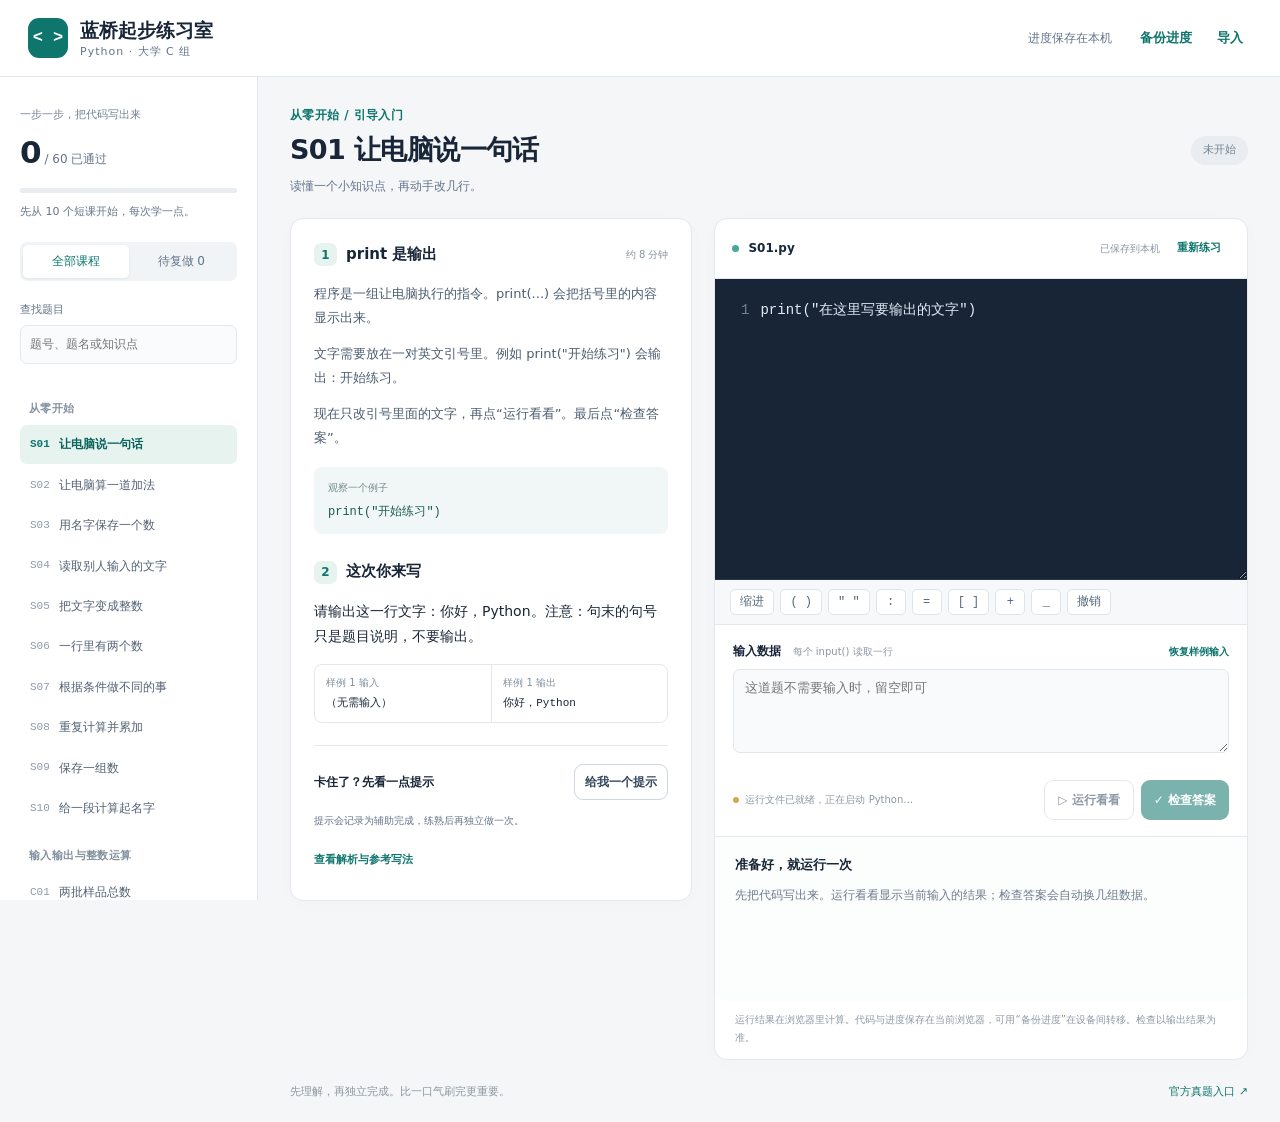
==== index.html @ 87467a5c "Publish beginner Python practice site with browser-based grading" ====
<!doctype html>
<html lang="zh-CN">
<head>
<meta charset="utf-8"><meta name="viewport" content="width=device-width,initial-scale=1,viewport-fit=cover">
<meta name="theme-color" content="#0e766d"><meta name="description" content="面向零基础的大学C组Python练习室：短课、代码编辑、运行检查、分步提示与复做记录。">
<title>蓝桥起步练习室 · Python 大学 C 组</title>
<link rel="icon" href="data:image/svg+xml,%3Csvg xmlns='http://www.w3.org/2000/svg' viewBox='0 0 64 64'%3E%3Crect width='64' height='64' rx='16' fill='%230e766d'/%3E%3Cpath d='M25 20 13 32l12 12m14-24 12 12-12 12' fill='none' stroke='white' stroke-width='5'/%3E%3C/svg%3E">
<link rel="stylesheet" href="style.css">
</head>
<body>
<header class="topbar">
 <button class="icon-button" id="menuToggle" aria-label="打开课程目录" aria-expanded="false">☰</button>
 <a href="#" class="brand" id="home"><span class="brand-icon">&lt; &gt;</span><span>蓝桥起步练习室<small>Python · 大学 C 组</small></span></a>
 <div class="top-actions"><span class="local-note">进度保存在本机</span><button id="exportBtn" class="text-button">备份进度</button><button id="importBtn" class="text-button">导入</button><input id="importFile" type="file" accept="application/json,.json" hidden></div>
</header>
<div id="storageWarning" class="warning" hidden></div>
<div id="overlay" class="overlay" hidden></div>
<aside id="sidebar" class="sidebar" aria-label="课程目录">
 <div class="progress-card"><span class="eyebrow">一步一步，把代码写出来</span><div><strong id="progressNumber">0</strong><span> / 60 已通过</span></div><progress id="progressBar" max="60" value="0" aria-label="练习进度"></progress><p id="progressNote">先从 10 个短课开始，每次学一点。</p></div>
 <div class="nav-filters"><button id="allFilter" class="active">全部课程</button><button id="reviewFilter">待复做 <span id="reviewCount">0</span></button></div>
 <label class="search-label" for="search">查找题目</label><input id="search" type="search" placeholder="题号、题名或知识点">
 <nav id="courseNav" aria-label="题目列表"></nav>
 <p class="sidebar-note">10 个入门短课 + 50 道原创训练题。<br>练习检查不等同于官方评测。</p>
</aside>
<main id="main">
 <div class="lesson-heading"><div><div class="breadcrumbs" id="breadcrumbs">正在准备课程…</div><h1 id="lessonTitle">从第一行 Python 开始</h1><p id="lessonMeta">无需安装软件，在这里直接动手。</p></div><span id="lessonStatus" class="status-pill">未开始</span></div>
 <div class="mobile-tabs" role="tablist" aria-label="练习区域"><button role="tab" id="learnTab" aria-selected="true">1 学一学</button><button role="tab" id="codeTab" aria-selected="false">2 动手练</button></div>
 <div class="workspace">
  <section id="learnPane" class="learn-pane panel" aria-label="讲解与题目">
   <div class="section-top"><span class="step-dot">1</span><h2 id="concept">学一学</h2><span class="time-pill" id="minutes"></span></div>
   <div id="learnText" class="learn-text"></div>
   <div class="example-block"><span>观察一个例子</span><pre id="exampleCode"></pre></div>
   <div class="task-heading"><span class="step-dot">2</span><h2>这次你来写</h2></div><p id="statement"></p>
   <div id="ioDetails"><p><b>输入：</b><span id="inputFormat"></span></p><p><b>输出：</b><span id="outputFormat"></span></p><p class="muted" id="limits"></p></div>
   <div id="samples" class="samples"></div>
   <div class="help-area"><div><h3>卡住了？先看一点提示</h3><button id="hintBtn" class="secondary small">给我一个提示</button></div><ol id="hints"></ol><p id="hintNote" class="muted">提示会记录为辅助完成，练熟后再独立做一次。</p></div>
   <button id="solutionBtn" class="text-button solution-toggle">查看解析与参考写法</button>
   <div id="solution" hidden><p id="idea"></p><p id="pitfall" class="muted"></p><pre id="referenceCode"></pre><button id="loadSolutionBtn" class="secondary small">载入参考代码试运行</button><p class="muted">载入后通过会记为“提示后通过”。建议关闭解析，再独立重写。</p></div>
   <button id="goCode" class="primary mobile-only">去动手练 →</button>
  </section>
  <section id="codePane" class="code-pane panel" aria-label="代码与检查">
   <div class="editor-top"><div><span class="file-dot"></span><strong id="codeFilename">练习.py</strong></div><span id="saveStatus">自动保存</span><button id="resetBtn" class="text-button">重新练习</button></div>
   <div class="editor-wrap"><pre id="lineNumbers" aria-hidden="true">1</pre><textarea id="editor" aria-label="Python 代码编辑器" spellcheck="false" autocapitalize="off" autocomplete="off" autocorrect="off" wrap="off"></textarea></div>
   <div class="code-keys" aria-label="快捷输入"><button data-insert="    ">缩进</button><button data-insert="()">( )</button><button data-insert="&quot;&quot;">&quot; &quot;</button><button data-insert=":">:</button><button data-insert="=">=</button><button data-insert="[]">[ ]</button><button data-insert="+">+</button><button data-insert="_">_</button><button id="undoBtn">撤销</button></div>
   <div class="input-area"><div><label for="stdin">输入数据 <span>每个 input() 读取一行</span></label><button id="sampleBtn" class="text-button">恢复样例输入</button></div><textarea id="stdin" rows="3" aria-label="运行时的输入数据" spellcheck="false" placeholder="这道题不需要输入时，留空即可"></textarea></div>
   <div class="runbar"><div class="runtime-state" id="runtimeState" role="status"><i></i><span>正在准备 Python…</span></div><div class="run-buttons"><button id="stopBtn" class="secondary" hidden>停止</button><button id="runBtn" class="secondary" disabled>▷ 运行看看</button><button id="checkBtn" class="primary" disabled>✓ 检查答案</button></div></div>
   <div class="result-area" aria-live="polite" aria-atomic="true"><div class="result-heading"><h2 id="resultTitle">准备好，就运行一次</h2><span id="resultBadge"></span></div><p id="resultMessage">先把代码写出来。运行看看显示当前输入的结果；检查答案会自动换几组数据。</p><pre id="resultOutput" hidden></pre><div id="diff" hidden><div><span>出错时的输入</span><pre id="failInput"></pre></div><div><span>预期结果</span><pre id="expected"></pre></div><div><span>你的结果</span><pre id="actual"></pre></div></div><div id="passActions" hidden><button id="nextBtn" class="primary">继续下一题 →</button><span>已安排 2 天后复做</span></div></div>
   <p class="practice-note">运行结果在浏览器里计算。代码与进度保存在当前浏览器，可用“备份进度”在设备间转移。检查以输出结果为准。</p>
  </section>
 </div>
 <footer><span>先理解，再独立完成。比一口气刷完更重要。</span><a href="https://www.lanqiao.cn/paper/" target="_blank" rel="noopener">官方真题入口 ↗</a></footer>
</main>
<div id="toast" role="status" hidden></div>
<script src="app.js" defer></script>
</body></html>
---- style.css ----
:root{--bg:#f4f6f8;--paper:#fff;--ink:#182638;--muted:#64748b;--line:#e3e8ee;--brand:#0e766d;--brand-dark:#095b54;--soft:#e6f3ef;--code:#172536}*{box-sizing:border-box}body{margin:0;color:var(--ink);background:var(--bg);font-family:Inter,"Microsoft YaHei","PingFang SC",system-ui,sans-serif;font-size:14px;line-height:1.7}button,input,textarea{font:inherit}button{cursor:pointer;touch-action:manipulation}button:disabled{cursor:wait;opacity:.55}button,a,input,textarea{outline-offset:4px}button:focus-visible,a:focus-visible{outline:3px solid #62b8ae}a{color:var(--brand);text-decoration:none}button{border:0}button.primary{background:var(--brand);color:white;border-radius:9px;padding:10px 17px;font-weight:650;white-space:nowrap}button.primary:hover{background:var(--brand-dark)}button.secondary{border:1px solid #ccd7df;border-radius:9px;background:#fff;color:#33465c;padding:9px 15px;font-weight:600}button.secondary:hover{background:#f3f7f8}.text-button{background:none;color:var(--brand);padding:7px 9px;font-weight:600;font-size:13px}.small{font-size:12px!important;padding:7px 10px!important}.muted{font-size:12px;color:var(--muted)}.topbar{height:77px;position:fixed;inset:0 0 auto;z-index:30;background:#fff;border-bottom:1px solid var(--line);display:flex;align-items:center;justify-content:space-between;padding:0 28px;gap:15px}.brand{display:flex;align-items:center;gap:12px;color:var(--ink);font-size:19px;font-weight:750;line-height:1.4;white-space:nowrap}.brand-icon{background:var(--brand);color:#fff;width:40px;height:40px;border-radius:11px;display:grid;place-items:center;font-family:monospace;font-size:17px}.brand small{display:block;font-size:11px;letter-spacing:1px;color:var(--muted);font-weight:500}.top-actions{display:flex;align-items:center;gap:7px}.local-note{font-size:12px;color:var(--muted);margin-right:12px}.icon-button{display:none;background:#eef4f4;color:var(--brand);font-size:23px;border-radius:8px;padding:3px 11px}.sidebar{position:fixed;top:77px;left:0;bottom:0;width:258px;overflow-y:auto;border-right:1px solid var(--line);background:#fff;padding:25px 20px;z-index:20}.progress-card .eyebrow{font-size:11px;color:#718096}.progress-card strong{font-size:31px;letter-spacing:-1px}.progress-card>div>span{color:var(--muted);font-size:12px}.progress-card progress{appearance:none;width:100%;height:5px;display:block;margin:10px 0;border:none;border-radius:5px}.progress-card progress::-webkit-progress-bar{background:#e9edef;border-radius:5px}.progress-card progress::-webkit-progress-value{background:var(--brand);border-radius:5px}.progress-card p{color:var(--muted);font-size:11px;line-height:1.7;margin:8px 0 20px}.nav-filters{display:flex;border-radius:7px;background:#f1f4f6;padding:3px;margin-bottom:16px}.nav-filters button{background:transparent;flex:1;padding:6px;font-size:12px;color:var(--muted);border-radius:5px}.nav-filters .active{background:#fff;color:var(--brand);box-shadow:0 1px 3px #0001}.search-label{font-size:11px;color:var(--muted)}#search{width:100%;background:#fafbfc;border:1px solid var(--line);border-radius:7px;padding:8px 9px;font-size:12px;margin:5px 0 16px}.nav-group h3{font-size:11px;letter-spacing:.4px;color:#83909e;font-weight:600;margin:20px 9px 7px}.lesson-link{width:100%;display:flex;align-items:center;text-align:left;gap:9px;padding:9px 10px;background:transparent;border-radius:7px;font-size:12px;color:#526174;margin:2px 0}.lesson-link .nav-id{font-family:monospace;color:#8d9baa;font-size:11px}.lesson-link .nav-title{flex:1}.lesson-link .nav-check{font-size:12px;color:var(--brand)}.lesson-link:hover{background:#f4f7f8}.lesson-link.active{background:var(--soft);color:#0c655d;font-weight:650}.lesson-link.active .nav-id{color:var(--brand)}.sidebar-note{font-size:10px;color:#8593a1;margin-top:30px}#main{margin:77px 0 0 258px;padding:28px 32px 20px;max-width:1850px}.lesson-heading{display:flex;justify-content:space-between;align-items:center;gap:15px;margin-bottom:22px}.breadcrumbs{font-size:12px;color:var(--brand);font-weight:600;letter-spacing:.4px}h1{font-size:27px;line-height:1.35;margin:7px 0;font-weight:760;letter-spacing:-.6px}.lesson-heading p{font-size:12px;color:var(--muted);margin:6px 0 0}.status-pill{font-size:11px;background:#e9edf1;color:#738294;padding:5px 12px;border-radius:30px;white-space:nowrap}.status-pill.done{background:var(--soft);color:var(--brand)}.workspace{display:grid;grid-template-columns:minmax(285px,.86fr) minmax(390px,1.14fr);gap:22px;align-items:start}.panel{background:#fff;border:1px solid var(--line);border-radius:13px;box-shadow:0 4px 22px #12314804}.learn-pane{padding:23px}.section-top,.task-heading{display:flex;align-items:center;gap:9px;margin-bottom:14px}h2{font-size:15px;margin:0;font-weight:700}.step-dot{width:23px;height:23px;border-radius:7px;color:var(--brand);background:var(--soft);display:inline-grid;place-items:center;font-weight:750;font-size:12px;flex-shrink:0}.time-pill{margin-left:auto;font-size:10px;color:#85939f;white-space:nowrap}.learn-text p{font-size:13px;line-height:1.85;margin:0 0 12px;color:#4c5d70}.example-block{background:#f1f6f6;border-radius:8px;padding:12px 14px;margin:17px 0 25px}.example-block>span{font-size:10px;color:#758c8a;display:block;margin-bottom:6px}pre{font-family:"Cascadia Code",Consolas,Menlo,monospace;font-size:12px;white-space:pre-wrap;overflow-wrap:anywhere;line-height:1.7;margin:0}.example-block pre{color:#1b5a55;font-size:12px}#statement{font-size:14px;line-height:1.8}#ioDetails p{margin:6px 0;font-size:12px;color:#657286}.samples{margin:15px 0}.sample-row{border:1px solid var(--line);border-radius:8px;display:grid;grid-template-columns:1fr 1fr;overflow:hidden;margin-top:9px}.sample-row>div{padding:9px 11px;min-width:0}.sample-row>div+div{border-left:1px solid var(--line)}.sample-row span{display:block;color:#81909d;font-size:10px;margin-bottom:3px}.sample-row pre{font-size:11px}.help-area{margin-top:22px;border-top:1px solid var(--line);padding-top:18px}.help-area>div{display:flex;align-items:center;justify-content:space-between;gap:8px}.help-area h3{font-size:12px;margin:0}.help-area ol{font-size:12px;color:#4b625a;line-height:1.8;padding-left:20px}.help-area li{margin:8px 0}#hintNote{font-size:10px}.solution-toggle{padding-left:0;margin-top:5px;font-size:11px}#solution{border-top:1px solid var(--line);padding-top:12px}#solution p{font-size:12px}#referenceCode{background:#f4f6f8;padding:13px;border-radius:7px;margin:10px 0}.editor-top{display:flex;align-items:center;gap:8px;padding:13px 17px;border-bottom:1px solid var(--line);font-size:12px}.editor-top>div{display:flex;align-items:center;gap:9px}.editor-top strong{font-weight:600}.file-dot{width:7px;height:7px;background:#47a894;border-radius:50%}#saveStatus{color:#8a96a4;font-size:10px;margin-left:auto}.editor-top .text-button{font-size:11px}.editor-wrap{background:var(--code);position:relative;display:flex;min-height:260px;border-bottom:1px solid #293748}.editor-wrap pre{width:45px;flex-shrink:0;text-align:right;color:#6e8299;padding:19px 11px 19px 0;line-height:25px;font-size:14px;overflow:hidden;user-select:none}.editor-wrap textarea{resize:vertical;width:100%;min-height:260px;height:300px;max-height:650px;background:transparent;border:0;color:#e2edf7;font-family:"Cascadia Code",Consolas,Menlo,monospace;line-height:25px;font-size:14px;padding:19px 17px 19px 0;tab-size:4;outline:none;caret-color:#6ee7b7;border-radius:0}.code-keys{display:flex;flex-wrap:wrap;gap:6px;background:#f6f8fa;padding:9px 15px;border-bottom:1px solid var(--line)}.code-keys button{background:white;border:1px solid #dde4eb;border-radius:5px;min-width:30px;padding:2px 9px;font-family:monospace;font-size:12px;color:#53667a}.input-area{padding:16px 18px 10px}.input-area>div{display:flex;align-items:center;justify-content:space-between;gap:8px;margin-bottom:7px}.input-area label{font-size:12px;font-weight:600}.input-area label span{font-size:10px;color:#8b97a4;font-weight:400;margin-left:7px}.input-area .text-button{font-size:10px;padding:0}.input-area textarea{width:100%;resize:vertical;min-height:60px;background:#f9fafb;border:1px solid #e0e6ec;border-radius:7px;padding:8px 11px;font-family:Consolas,monospace;font-size:13px}.runbar{padding:9px 18px 16px;display:flex;align-items:center;justify-content:space-between;gap:8px;flex-wrap:wrap}.runtime-state{font-size:10px;color:#8b98a4;display:flex;align-items:center;gap:6px}.runtime-state i{width:6px;height:6px;border-radius:50%;background:#d1a853}.runtime-state.ready i{background:#39a089}.runtime-state.error{color:#ad492d;cursor:pointer}.runtime-state.error i{background:#ad492d}.run-buttons{display:flex;gap:7px;margin-left:auto}.run-buttons button{font-size:12px;padding:9px 13px}.result-area{border-top:1px solid var(--line);padding:17px 20px 23px;background:#fcfdfd;border-radius:0 0 13px 13px;min-height:165px}.result-heading{display:flex;justify-content:space-between;align-items:center;gap:8px}.result-heading h2{font-size:13px}#resultBadge{font-size:10px;color:var(--muted)}#resultMessage{font-size:12px;color:#6e7d8e;line-height:1.8;margin:9px 0 0}#resultOutput{margin-top:12px;padding:12px;background:#f0f4f6;border-radius:7px;max-height:260px;overflow:auto}#diff{margin-top:12px;display:grid;gap:8px;grid-template-columns:1fr 1fr}#diff>div{min-width:0;border:1px solid #e6e9ec;background:white;border-radius:7px;padding:9px}#diff>div:first-child{grid-column:1/-1}#diff span{font-size:10px;color:#718093}#diff pre{max-height:130px;overflow:auto;white-space:pre-wrap;font-size:11px}.result-area.success{background:#f0faf5;border-color:#c7e5d8}.result-area.success h2{color:#177350}.result-area.error h2{color:#ac512f}#passActions{margin-top:14px;display:flex;align-items:center;gap:10px;flex-wrap:wrap}#passActions button{font-size:12px}#passActions span{font-size:10px;color:#6d8d7b}.practice-note{padding:10px 20px 12px;margin:0;color:#8c99a5;font-size:10px;line-height:1.8}footer{display:flex;justify-content:space-between;gap:15px;margin-top:23px;color:#8c98a4;font-size:11px}footer a{font-size:11px}.mobile-tabs,.mobile-only{display:none}.warning{position:fixed;top:77px;left:258px;right:0;background:#fff1d5;z-index:40;padding:8px 20px;font-size:12px;color:#8a5b13}#toast{position:fixed;bottom:25px;left:50%;transform:translateX(-50%);background:#1a3441;color:#fff;box-shadow:0 4px 20px #0002;border-radius:9px;padding:12px 22px;font-size:13px;z-index:70;max-width:90vw}.overlay{position:fixed;inset:77px 0 0;background:#162b3b66;z-index:19}[hidden]{display:none!important}
.editor-wrap pre{position:absolute;top:0;bottom:0;left:0}.editor-wrap textarea{margin-left:45px;width:calc(100% - 45px)}
@media(min-width:1600px){#main{padding-left:42px;padding-right:42px}.workspace{gap:28px}.learn-pane{padding:28px}}
@media(max-width:1150px){.sidebar{width:225px;padding:22px 14px}#main{margin-left:225px;padding:24px 20px}.workspace{grid-template-columns:minmax(270px,.9fr) minmax(320px,1.1fr);gap:14px}.learn-pane{padding:18px}.input-area label span{display:none}.warning{left:225px}.topbar{padding:0 22px}.editor-top{padding:11px}.runbar{padding:9px 12px 14px}.run-buttons button{padding:9px}.time-pill{display:none}}
@media(max-width:900px){.sidebar{transform:translateX(-100%);transition:transform .18s;width:270px;box-shadow:8px 0 25px #172d4315}.sidebar.open{transform:translateX(0)}.icon-button{display:block}.topbar{justify-content:start;height:70px;padding:0 16px;gap:11px}.brand{font-size:16px}.brand-icon{width:33px;height:33px;font-size:14px}.brand small{font-size:10px}.top-actions{margin-left:auto}.local-note{display:none}#main{margin:70px 0 0;padding:22px}.sidebar{top:70px}.overlay{top:70px}.workspace{grid-template-columns:minmax(260px,.9fr) minmax(300px,1.1fr)}.warning{left:0;top:70px}}
@media(max-width:680px){.topbar{height:66px;padding:0 11px;gap:9px}.brand{font-size:14px}.brand-icon{display:none}.brand small{font-size:9px}.top-actions{gap:0}.top-actions button{padding:7px;font-size:11px}.icon-button{font-size:21px;padding:2px 9px}.sidebar,.overlay{top:66px}.warning{top:66px}#main{margin-top:66px;padding:19px 13px 30px}.lesson-heading{margin-bottom:16px;align-items:flex-start}h1{font-size:23px;line-height:1.5;margin:5px 0}.breadcrumbs{font-size:10px}.lesson-heading p{font-size:11px}.status-pill{font-size:10px;margin-top:4px;padding:4px 8px}.mobile-tabs{display:flex;background:#e7edef;border-radius:9px;padding:4px;margin-bottom:14px}.mobile-tabs button{flex:1;background:transparent;color:#70828c;border-radius:6px;padding:9px;font-size:13px;font-weight:650}.mobile-tabs button[aria-selected=true]{background:#fff;color:var(--brand);box-shadow:0 2px 4px #0001}.workspace{display:block}.learn-pane{padding:20px}.code-pane{display:none}body.code-active .code-pane{display:block}body.code-active .learn-pane{display:none}.mobile-only{display:block;margin-top:20px;width:100%}.editor-top{padding:12px}.editor-top .text-button{font-size:11px}.editor-wrap textarea{font-size:16px;line-height:26px;height:270px;min-height:220px}.editor-wrap pre{font-size:13px;line-height:26px;width:36px;padding-right:9px}.code-keys{gap:5px;padding:10px}.code-keys button{font-size:13px;padding:5px 9px;min-width:31px}.input-area{padding:14px 13px 7px}.input-area textarea{font-size:16px}.runbar{padding:9px 13px 15px}.runtime-state{width:100%;margin-bottom:4px}.run-buttons{width:100%}.run-buttons button{flex:1;padding:12px 9px;font-size:13px}.result-area{padding:17px 15px}.practice-note{padding:12px 15px}.time-pill{display:block}.section-top h2{font-size:14px}footer{font-size:10px;line-height:1.8;align-items:flex-start}footer span{max-width:60%}footer a{font-size:10px}.search-label{font-size:12px}#search{font-size:16px}}
@media(max-width:680px){.editor-wrap textarea{margin-left:36px;width:calc(100% - 36px)}}
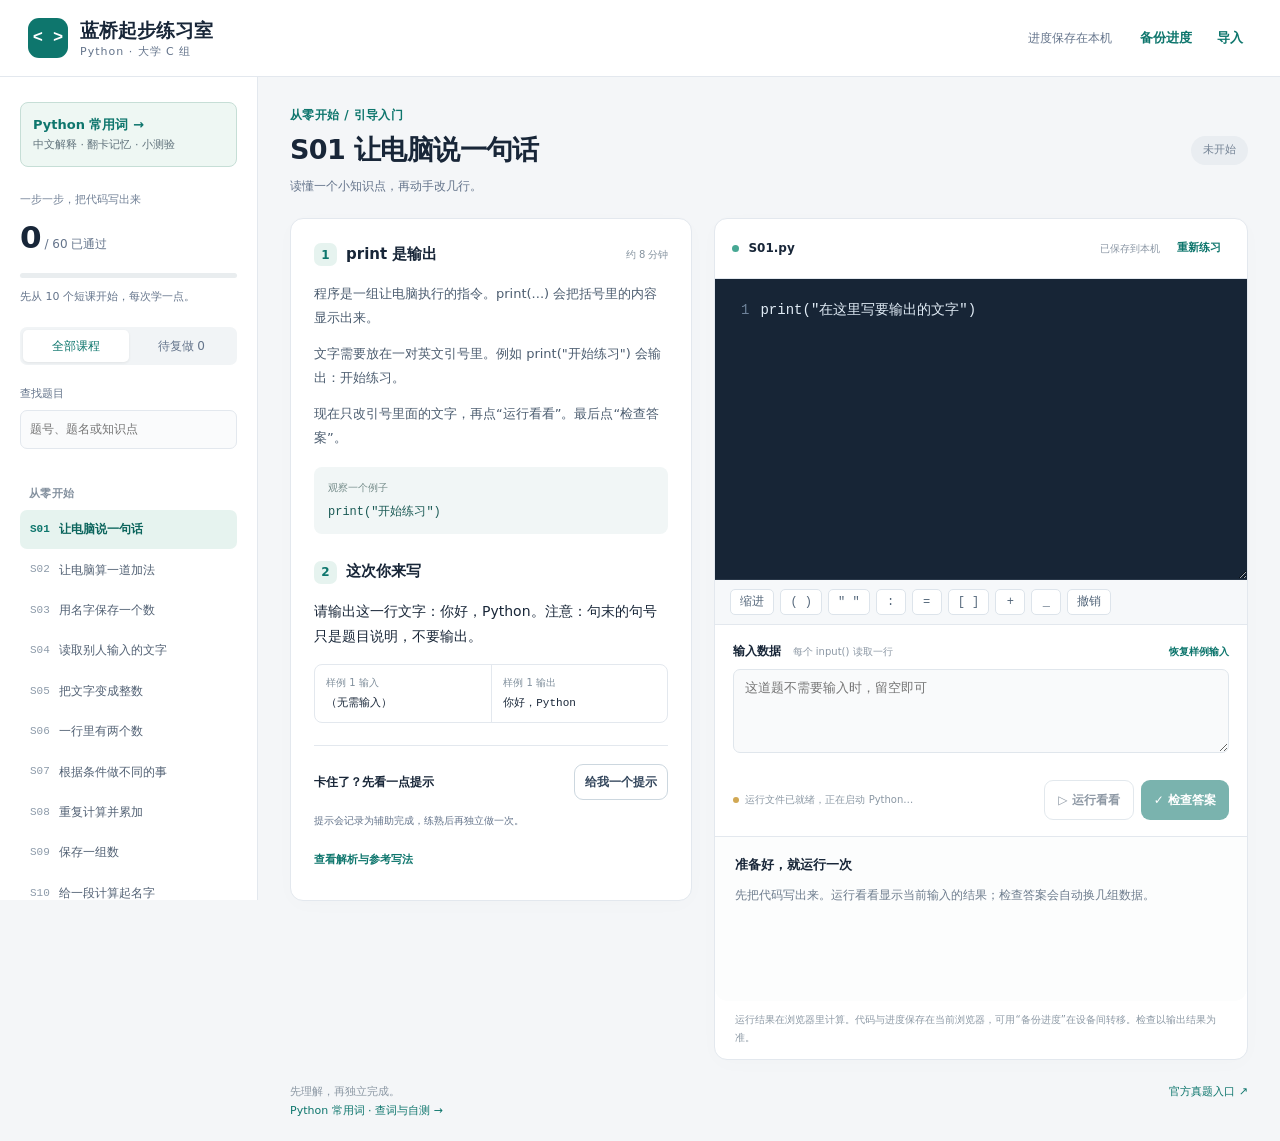
==== commit 286fec3f: "Add interactive Python vocabulary with flashcards, quizzes and runnable examples" ====
--- a/index.html
+++ b/index.html
@@ -16,6 +16,7 @@
 <div id="storageWarning" class="warning" hidden></div>
 <div id="overlay" class="overlay" hidden></div>
 <aside id="sidebar" class="sidebar" aria-label="课程目录">
+ <a href="words/" style="display:block;margin:0 0 20px;padding:11px 12px;border:1px solid #c6ded6;border-radius:8px;background:#eef7f3;font-size:13px;font-weight:650">Python 常用词 <span aria-hidden="true">→</span><small style="display:block;font-size:11px;font-weight:400;color:#61737c">中文解释 · 翻卡记忆 · 小测验</small></a>
  <div class="progress-card"><span class="eyebrow">一步一步，把代码写出来</span><div><strong id="progressNumber">0</strong><span> / 60 已通过</span></div><progress id="progressBar" max="60" value="0" aria-label="练习进度"></progress><p id="progressNote">先从 10 个短课开始，每次学一点。</p></div>
  <div class="nav-filters"><button id="allFilter" class="active">全部课程</button><button id="reviewFilter">待复做 <span id="reviewCount">0</span></button></div>
  <label class="search-label" for="search">查找题目</label><input id="search" type="search" placeholder="题号、题名或知识点">
@@ -48,7 +49,7 @@
    <p class="practice-note">运行结果在浏览器里计算。代码与进度保存在当前浏览器，可用“备份进度”在设备间转移。检查以输出结果为准。</p>
   </section>
  </div>
- <footer><span>先理解，再独立完成。比一口气刷完更重要。</span><a href="https://www.lanqiao.cn/paper/" target="_blank" rel="noopener">官方真题入口 ↗</a></footer>
+ <footer><span>先理解，再独立完成。<br><a href="words/">Python 常用词 · 查词与自测 →</a></span><a href="https://www.lanqiao.cn/paper/" target="_blank" rel="noopener">官方真题入口 ↗</a></footer>
 </main>
 <div id="toast" role="status" hidden></div>
 <script src="app.js" defer></script>
